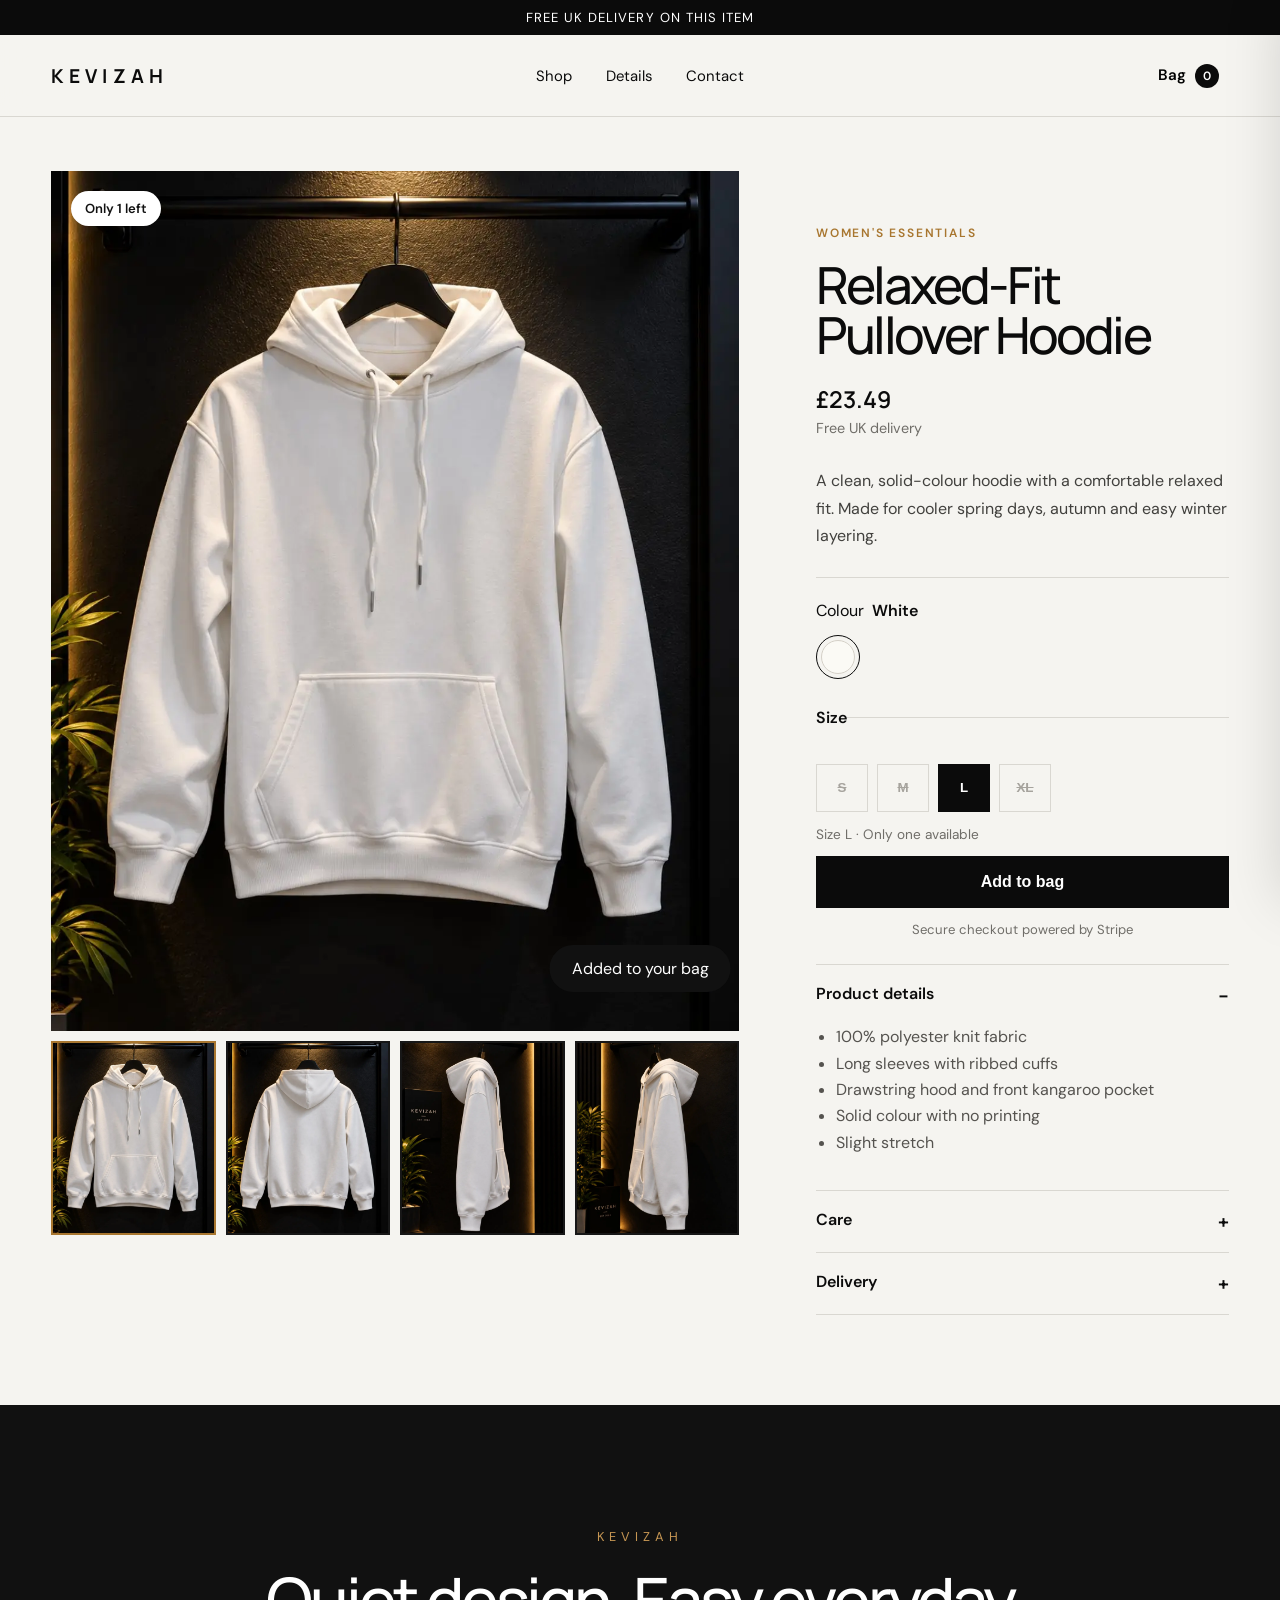
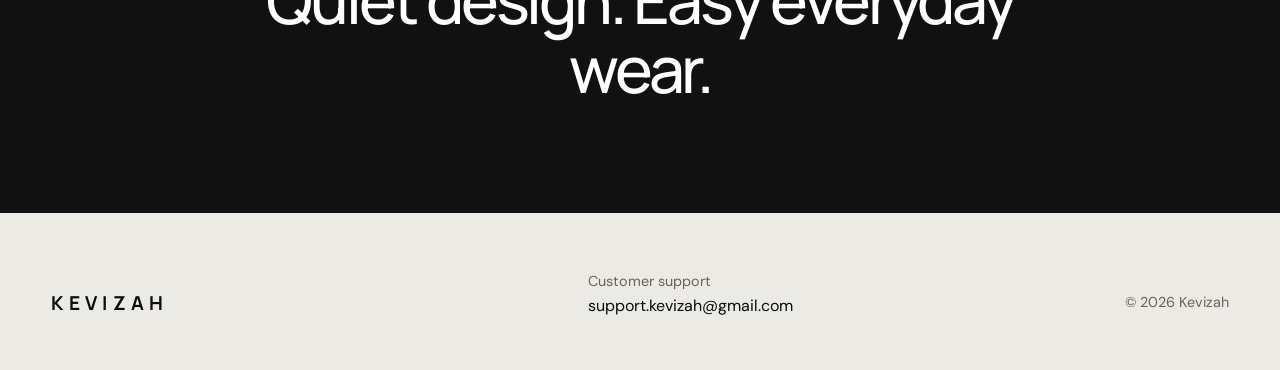
==== product.html @ a35a2423 "Add hoodie product detail page" ====
<!doctype html>
<html lang="en">
<head>
  <meta charset="UTF-8">
  <meta name="viewport" content="width=device-width, initial-scale=1.0">
  <meta name="description" content="Shop the Kevizah women's relaxed-fit white pullover hoodie. Size L, free UK delivery.">
  <title>Kevizah | Women's Relaxed-Fit Hoodie</title>
  <link rel="icon" type="image/svg+xml" href="data:image/svg+xml,%3Csvg xmlns='http://www.w3.org/2000/svg' viewBox='0 0 64 64'%3E%3Crect width='64' height='64' rx='14' fill='%230b0b0b'/%3E%3Cpath d='M18 14v36h8V36l17 14h11L33 31l19-17H41L26 29V14z' fill='%23f6f3ed'/%3E%3C/svg%3E">
  <link rel="preconnect" href="https://fonts.googleapis.com">
  <link rel="preconnect" href="https://fonts.gstatic.com" crossorigin>
  <link href="https://fonts.googleapis.com/css2?family=DM+Sans:wght@400;500;600;700&family=Manrope:wght@400;500;600;700&display=swap" rel="stylesheet">
  <link rel="stylesheet" href="styles.css">
</head>
<body>
  <div class="announcement">Free UK delivery on this item</div>
  <header class="site-header">
    <a class="brand" href="index.html" aria-label="Kevizah home">KEVIZAH</a>
    <nav aria-label="Main navigation">
      <a href="index.html#shop">Shop</a>
      <a href="#details">Details</a>
      <a href="#contact">Contact</a>
    </nav>
    <button class="cart-button" id="open-cart" aria-label="Open shopping bag">
      Bag <span id="cart-count">0</span>
    </button>
  </header>

  <main id="top">
    <section class="product" id="shop">
      <div class="gallery">
        <div class="main-image-wrap">
          <span class="stock-chip">Only 1 left</span>
          <img id="main-image" src="assets/hoodie-front.webp" alt="White women's pullover hoodie, front view">
        </div>
        <div class="thumbnails" role="list" aria-label="Product views">
          <button class="thumb active" data-image="assets/hoodie-front.webp" data-alt="White women's pullover hoodie, front view"><img src="assets/hoodie-front.webp" alt="Front view"></button>
          <button class="thumb" data-image="assets/hoodie-back.webp" data-alt="White women's pullover hoodie, back view"><img src="assets/hoodie-back.webp" alt="Back view"></button>
          <button class="thumb" data-image="assets/hoodie-side-left.webp" data-alt="White women's pullover hoodie, left side view"><img src="assets/hoodie-side-left.webp" alt="Left side view"></button>
          <button class="thumb" data-image="assets/hoodie-side-right.webp" data-alt="White women's pullover hoodie, right side view"><img src="assets/hoodie-side-right.webp" alt="Right side view"></button>
        </div>
      </div>

      <div class="product-info">
        <p class="eyebrow">Women's essentials</p>
        <h1>Relaxed-Fit Pullover Hoodie</h1>
        <p class="price">£23.49</p>
        <p class="tax-note">Free UK delivery</p>
        <p class="description">A clean, solid-colour hoodie with a comfortable relaxed fit. Made for cooler spring days, autumn and easy winter layering.</p>

        <div class="option-block">
          <div class="option-heading"><span>Colour</span><strong>White</strong></div>
          <button class="swatch selected" aria-label="White, selected"><span></span></button>
        </div>

        <fieldset class="option-block">
          <legend>Size</legend>
          <div class="sizes">
            <button disabled>S</button><button disabled>M</button><button class="selected" aria-pressed="true">L</button><button disabled>XL</button>
          </div>
          <p class="availability">Size L · Only one available</p>
        </fieldset>

        <button class="add-button" id="add-to-cart">Add to bag</button>
        <p class="secure-note">Secure checkout powered by Stripe</p>

        <div class="accordions" id="details">
          <details open>
            <summary>Product details</summary>
            <ul>
              <li>100% polyester knit fabric</li>
              <li>Long sleeves with ribbed cuffs</li>
              <li>Drawstring hood and front kangaroo pocket</li>
              <li>Solid colour with no printing</li>
              <li>Slight stretch</li>
            </ul>
          </details>
          <details>
            <summary>Care</summary>
            <p>Machine wash following the garment care label, or have professionally dry cleaned.</p>
          </details>
          <details>
            <summary>Delivery</summary>
            <p>Free UK delivery. Delivery timing will be confirmed before the store opens publicly.</p>
          </details>
        </div>
      </div>
    </section>

    <section class="brand-note">
      <p>KEVIZAH</p>
      <h2>Quiet design. Easy everyday wear.</h2>
    </section>
  </main>

  <footer id="contact">
    <a class="brand footer-brand" href="index.html">KEVIZAH</a>
    <div>
      <p>Customer support</p>
      <a href="mailto:support.kevizah@gmail.com">support.kevizah@gmail.com</a>
    </div>
    <p>© 2026 Kevizah</p>
  </footer>

  <div class="overlay" id="overlay" hidden></div>
  <aside class="cart" id="cart" aria-labelledby="cart-title" aria-hidden="true">
    <div class="cart-head">
      <h2 id="cart-title">Your bag</h2>
      <button id="close-cart" aria-label="Close shopping bag">×</button>
    </div>
    <div id="empty-cart" class="empty-cart">
      <p>Your bag is empty.</p>
      <button id="continue-shopping">Continue shopping</button>
    </div>
    <div id="cart-item" class="cart-item" hidden>
      <img src="assets/hoodie-front.webp" alt="White relaxed-fit pullover hoodie">
      <div>
        <h3>Relaxed-Fit Pullover Hoodie</h3>
        <p>White · L</p>
        <strong>£23.49</strong>
        <button id="remove-item">Remove</button>
      </div>
    </div>
    <div id="cart-summary" class="cart-summary" hidden>
      <div><span>Subtotal</span><strong>£23.49</strong></div>
      <div><span>Delivery</span><strong>Free</strong></div>
      <div class="total"><span>Total</span><strong>£23.49</strong></div>
      <button class="checkout-button" id="checkout">Continue to secure checkout</button>
      <p>Stripe will securely process your payment.</p>
    </div>
  </aside>

  <div class="toast" id="toast" role="status" aria-live="polite">Added to your bag</div>
  <script src="script.js"></script>
</body>
</html>
---- styles.css ----
:root{--ink:#0b0b0b;--paper:#f5f4f0;--white:#fff;--muted:#6f6d68;--line:#d9d7d1;--gold:#a8762f;--radius:18px}
*{box-sizing:border-box}
html{scroll-behavior:smooth}
body{margin:0;background:var(--paper);color:var(--ink);font-family:"DM Sans",sans-serif;font-size:16px}
.announcement{background:var(--ink);color:#fff;text-align:center;padding:9px 16px;font-size:.82rem;letter-spacing:.08em;text-transform:uppercase}
.site-header{height:82px;display:grid;grid-template-columns:1fr auto 1fr;align-items:center;padding:0 4vw;border-bottom:1px solid var(--line);background:rgba(245,244,240,.94);position:sticky;top:0;z-index:20;backdrop-filter:blur(14px)}
.brand{font:700 1.2rem "Manrope",sans-serif;letter-spacing:.28em;color:var(--ink);text-decoration:none;width:max-content}
.site-header nav{display:flex;gap:34px}
.site-header nav a,.footer-brand,footer a{color:var(--ink);text-decoration:none}
.site-header nav a{font-size:.93rem}
.cart-button{justify-self:end;background:transparent;border:0;font:600 .95rem "DM Sans";cursor:pointer;padding:10px}
.cart-button span{display:inline-grid;place-items:center;width:24px;height:24px;margin-left:5px;border-radius:99px;background:var(--ink);color:#fff;font-size:.75rem}
.product{max-width:1440px;margin:0 auto;padding:54px 4vw 90px;display:grid;grid-template-columns:minmax(0,1.25fr) minmax(340px,.75fr);gap:6vw}
.gallery{min-width:0}
.main-image-wrap{position:relative;background:#151515;aspect-ratio:4/5;overflow:hidden}
.main-image-wrap img{width:100%;height:100%;object-fit:cover;display:block;transition:opacity .2s}
.stock-chip{position:absolute;top:20px;left:20px;z-index:2;background:#fff;color:#111;border-radius:99px;padding:9px 14px;font-size:.82rem;font-weight:600}
.thumbnails{display:grid;grid-template-columns:repeat(4,1fr);gap:10px;margin-top:10px}
.thumb{padding:0;border:2px solid transparent;background:#171717;cursor:pointer;aspect-ratio:1/1.18;overflow:hidden}
.thumb.active{border-color:var(--gold)}
.thumb img{width:100%;height:100%;object-fit:cover}
.product-info{padding-top:42px;position:sticky;top:110px;align-self:start}
.eyebrow{text-transform:uppercase;letter-spacing:.15em;font-weight:600;font-size:.75rem;color:var(--gold)}
h1{font:500 clamp(2.3rem,4vw,4.5rem)/.98 "Manrope",sans-serif;letter-spacing:-.055em;margin:18px 0 24px;max-width:650px}
.price{font:600 1.45rem "Manrope";margin:0 0 4px}
.tax-note{color:var(--muted);font-size:.9rem;margin:0 0 30px}
.description{color:#41403d;line-height:1.7;max-width:570px}
.option-block{border:0;border-top:1px solid var(--line);margin:28px 0 0;padding:22px 0 0}
.option-heading{display:flex;gap:8px;margin-bottom:14px}
.option-heading strong{font-weight:600}
.swatch{width:44px;height:44px;border-radius:50%;background:transparent;border:1px solid var(--ink);padding:4px}
.swatch span{display:block;width:100%;height:100%;border-radius:50%;background:#fbfaf5;border:1px solid #d4d0c7}
.option-block legend{padding:0;font-weight:600;margin-bottom:14px}
.sizes{display:flex;gap:9px}
.sizes button{width:52px;height:48px;border:1px solid var(--line);background:transparent;font-weight:600}
.sizes button.selected{background:var(--ink);color:#fff;border-color:var(--ink)}
.sizes button:disabled{text-decoration:line-through;color:#a6a39d}
.availability{font-size:.85rem;color:var(--muted)}
.add-button,.checkout-button,.dialog-action{width:100%;border:0;background:var(--ink);color:#fff;padding:17px 20px;font-weight:700;font-size:1rem;cursor:pointer;transition:transform .15s,background .15s}
.add-button:hover,.checkout-button:hover,.dialog-action:hover{background:#292929}
.add-button:active,.checkout-button:active{transform:scale(.99)}
.secure-note{text-align:center;color:var(--muted);font-size:.82rem}
.accordions{margin-top:26px;border-top:1px solid var(--line)}
details{border-bottom:1px solid var(--line);padding:18px 0}
summary{font-weight:600;cursor:pointer;list-style:none;display:flex;justify-content:space-between}
summary::after{content:"+";font-size:1.2rem}
details[open] summary::after{content:"−"}
details p,details li{color:#55534f;line-height:1.65}
details ul{padding-left:20px}
.brand-note{background:#111;color:#fff;padding:110px 6vw;text-align:center}
.brand-note p{letter-spacing:.4em;font-size:.8rem;color:#c69653}
.brand-note h2{font:500 clamp(2rem,5vw,5rem)/1.08 "Manrope";letter-spacing:-.05em;max-width:850px;margin:20px auto 0}
footer{padding:54px 4vw;display:grid;grid-template-columns:1fr 1fr auto;gap:30px;align-items:end;background:#eceae4}
footer p{margin:5px 0;color:#66635f;font-size:.9rem}
.overlay{position:fixed;inset:0;background:rgba(0,0,0,.48);z-index:29}
.cart{position:fixed;top:0;right:0;width:min(440px,100%);height:100dvh;background:#fff;z-index:30;padding:26px;transform:translateX(105%);transition:transform .28s ease;display:flex;flex-direction:column;box-shadow:-20px 0 55px rgba(0,0,0,.15)}
.cart.open{transform:translateX(0)}
.cart-head{display:flex;align-items:center;justify-content:space-between;border-bottom:1px solid var(--line);padding-bottom:20px}
.cart-head h2{font:600 1.6rem "Manrope";margin:0}
.cart-head button,.dialog-close{border:0;background:transparent;font-size:2rem;cursor:pointer}
.empty-cart{margin:auto;text-align:center}
.empty-cart button,#remove-item{border:0;background:transparent;text-decoration:underline;cursor:pointer}
.cart-item{display:grid;grid-template-columns:118px 1fr;gap:18px;padding:24px 0;border-bottom:1px solid var(--line)}
.cart-item img{width:118px;height:145px;object-fit:cover;background:#111}
.cart-item h3{font-size:1rem;margin:4px 0}
.cart-item p{color:var(--muted);font-size:.9rem}
.cart-item strong{display:block;margin:20px 0 8px}
.cart-summary{margin-top:auto;border-top:1px solid var(--line);padding-top:20px}
.cart-summary>div{display:flex;justify-content:space-between;margin:10px 0}
.cart-summary .total{font-size:1.15rem;border-top:1px solid var(--line);padding-top:17px;margin-top:17px}
.cart-summary p{text-align:center;font-size:.78rem;color:var(--muted)}
dialog{border:0;border-radius:var(--radius);padding:38px;width:min(500px,calc(100% - 32px));box-shadow:0 24px 90px rgba(0,0,0,.26)}
dialog::backdrop{background:rgba(0,0,0,.6)}
dialog h2{font:600 2rem "Manrope";margin:10px 0}
dialog p{line-height:1.6}
.dialog-close{position:absolute;right:18px;top:12px}
.dialog-action{margin-top:12px}
.toast{position:fixed;left:50%;bottom:28px;transform:translate(-50%,120px);background:#111;color:#fff;padding:13px 22px;border-radius:99px;z-index:50;transition:transform .25s}
.toast.show{transform:translate(-50%,0)}
@media(max-width:850px){.site-header{grid-template-columns:1fr auto;height:68px}
.site-header nav{display:none}
.product{grid-template-columns:1fr;padding:18px 16px 70px;gap:28px}
.product-info{position:static;padding-top:0}
.main-image-wrap{aspect-ratio:4/5}
h1{font-size:2.55rem}
.thumbnails{gap:6px}
.brand-note{padding:80px 22px}
footer{grid-template-columns:1fr;align-items:start}
.footer-brand{margin-bottom:20px}
}
@media(min-width:1400px){.product{padding-left:70px;padding-right:70px}
}
.header-shop-link{justify-self:end;color:var(--ink);font-weight:600;text-underline-offset:4px}
.home-hero{min-height:calc(100vh - 115px);display:grid;grid-template-columns:1.1fr .9fr;background:#101010;color:#fff}
.home-hero>img{width:100%;height:100%;max-height:820px;object-fit:cover}
.home-hero-copy{align-self:center;padding:70px clamp(30px,7vw,110px)}
.home-hero-copy h1{font-size:clamp(3rem,6vw,6.5rem);max-width:700px}
.home-hero-copy>p:not(.eyebrow){color:#c9c7c1;line-height:1.7;max-width:520px}
.home-primary-link,.view-product-link{display:inline-block;background:#fff;color:#111;text-decoration:none;padding:16px 24px;font-weight:700;margin-top:24px}
.home-shop{padding:100px 5vw 120px;max-width:1500px;margin:auto}
.section-heading h2,.home-about h2{font:500 clamp(2.5rem,5vw,5rem)/1.05 "Manrope",sans-serif;letter-spacing:-.05em;margin:12px 0 42px}
.product-grid{display:grid;grid-template-columns:repeat(3,minmax(0,1fr));gap:28px}
.product-card{max-width:500px}
.product-card-image{display:block;position:relative;background:#151515;aspect-ratio:4/5;overflow:hidden}
.product-card-image img{width:100%;height:100%;object-fit:cover;transition:transform .35s}
.product-card-image:hover img{transform:scale(1.025)}
.product-card-info{display:flex;justify-content:space-between;gap:20px;padding:20px 0 4px}
.product-card-info p,.product-card-info span{color:var(--muted);font-size:.85rem;margin:0}
.product-card-info h3{font:600 1.2rem "Manrope";margin:7px 0}
.product-card-info h3 a{color:var(--ink);text-decoration:none}
.product-card-info strong{white-space:nowrap}
.view-product-link{background:var(--ink);color:#fff;margin-top:18px}
.home-about{background:#e9e5dc;padding:110px 6vw}
.home-about h2{max-width:850px;margin-bottom:24px}
.home-about>p:last-child{max-width:620px;color:#55534f;line-height:1.7}
.home-page footer{background:#111;color:#fff}
.home-page footer a{color:#fff}
.home-page footer p{color:#aaa7a0}
@media(max-width:850px){
  .header-shop-link{font-size:.9rem}
  .home-hero{grid-template-columns:1fr;min-height:auto}
  .home-hero>img{height:60vh}
  .home-hero-copy{padding:54px 20px 70px}
  .home-hero-copy h1{font-size:3.2rem}
  .home-shop{padding:70px 16px 90px}
  .product-grid{grid-template-columns:1fr}
  .home-about{padding:80px 20px}
}
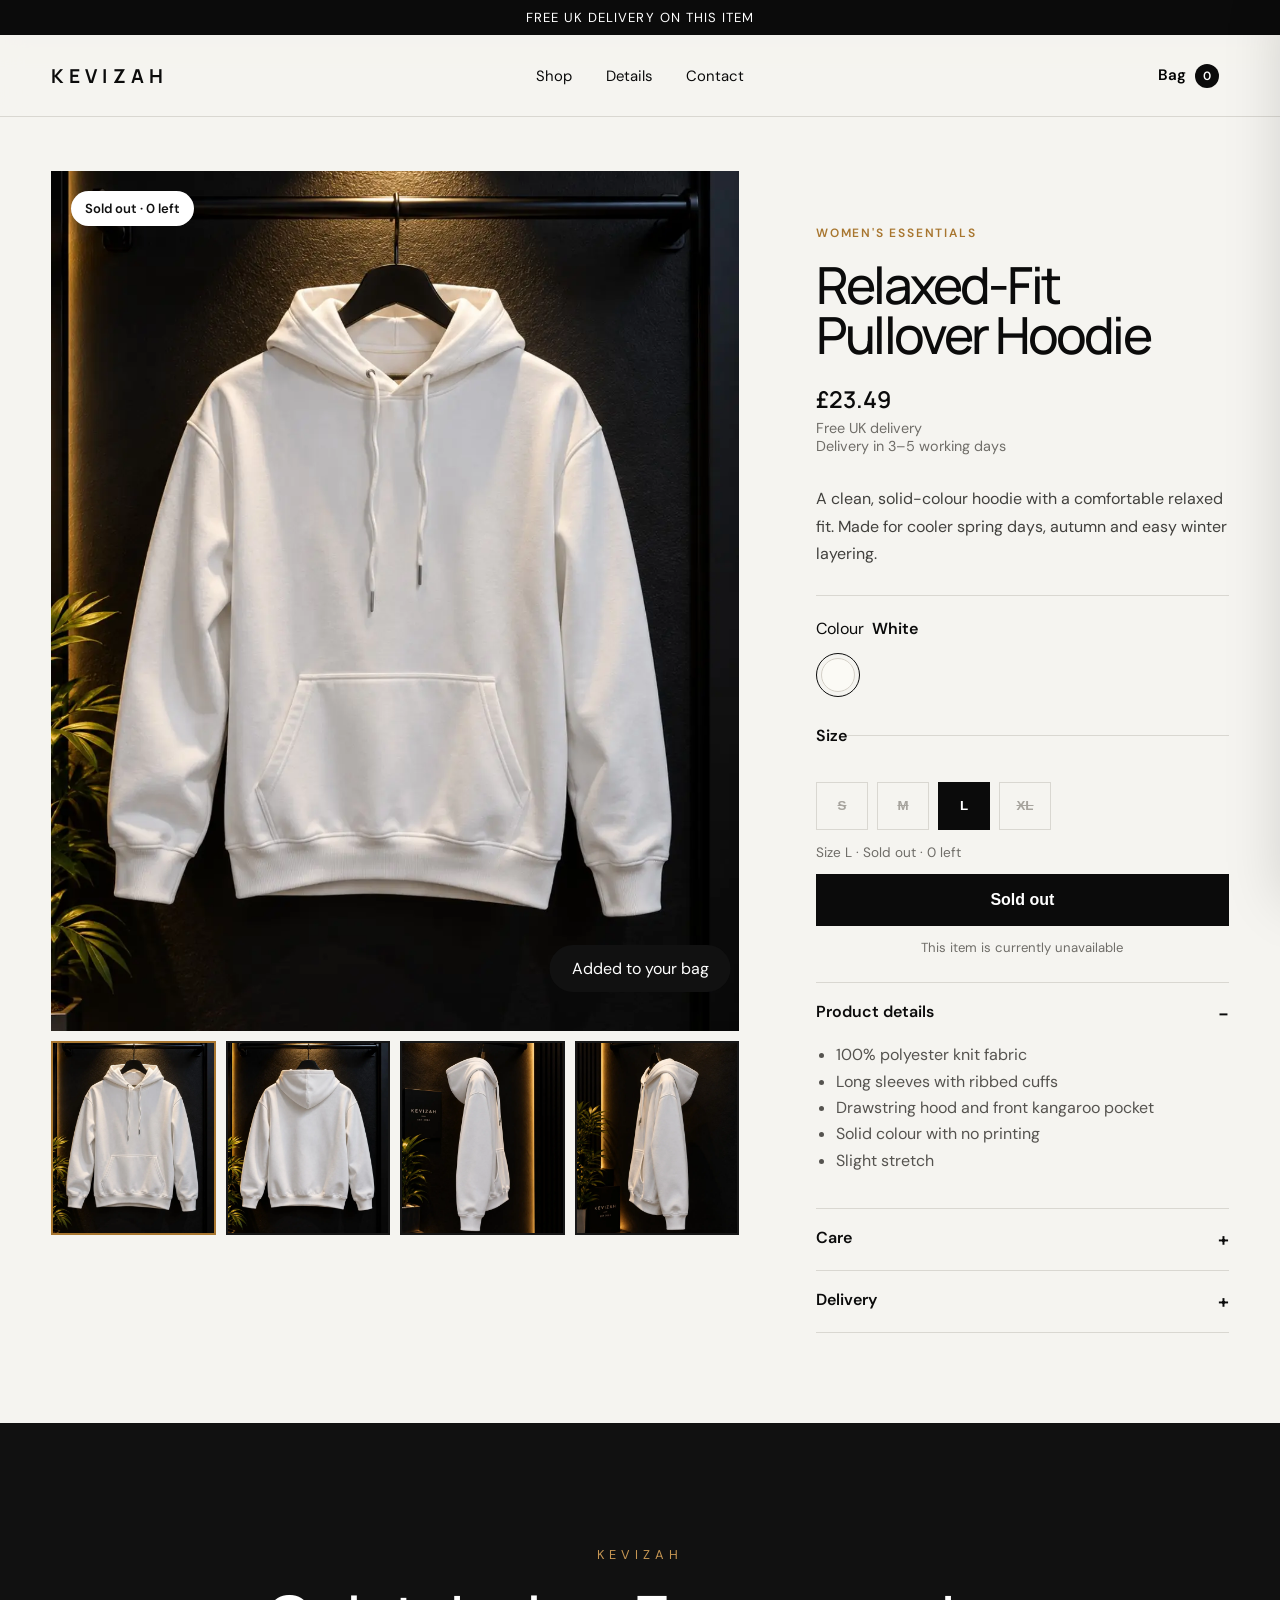
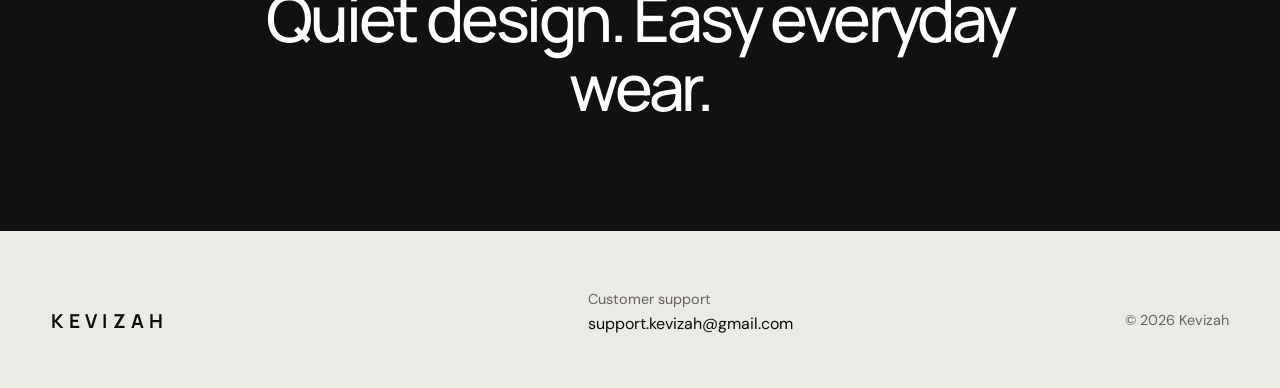
==== commit 2955d439: "Show delivery time and sold-out status" ====
--- a/product.html
+++ b/product.html
@@ -29,7 +29,7 @@
     <section class="product" id="shop">
       <div class="gallery">
         <div class="main-image-wrap">
-          <span class="stock-chip">Only 1 left</span>
+          <span class="stock-chip sold-out-chip">Sold out · 0 left</span>
           <img id="main-image" src="assets/hoodie-front.webp" alt="White women's pullover hoodie, front view">
         </div>
         <div class="thumbnails" role="list" aria-label="Product views">
@@ -44,7 +44,7 @@
         <p class="eyebrow">Women's essentials</p>
         <h1>Relaxed-Fit Pullover Hoodie</h1>
         <p class="price">£23.49</p>
-        <p class="tax-note">Free UK delivery</p>
+        <p class="tax-note">Free UK delivery<br>Delivery in 3–5 working days</p>
         <p class="description">A clean, solid-colour hoodie with a comfortable relaxed fit. Made for cooler spring days, autumn and easy winter layering.</p>
 
         <div class="option-block">
@@ -57,11 +57,11 @@
           <div class="sizes">
             <button disabled>S</button><button disabled>M</button><button class="selected" aria-pressed="true">L</button><button disabled>XL</button>
           </div>
-          <p class="availability">Size L · Only one available</p>
+          <p class="availability">Size L · Sold out · 0 left</p>
         </fieldset>
 
-        <button class="add-button" id="add-to-cart">Add to bag</button>
-        <p class="secure-note">Secure checkout powered by Stripe</p>
+        <button class="add-button" id="add-to-cart" disabled>Sold out</button>
+        <p class="secure-note">This item is currently unavailable</p>
 
         <div class="accordions" id="details">
           <details open>
@@ -80,7 +80,7 @@
           </details>
           <details>
             <summary>Delivery</summary>
-            <p>Free UK delivery. Delivery timing will be confirmed before the store opens publicly.</p>
+            <p>Free UK delivery in 3–5 working days. Order and delivery updates will be sent to the email address used at checkout.</p>
           </details>
         </div>
       </div>
